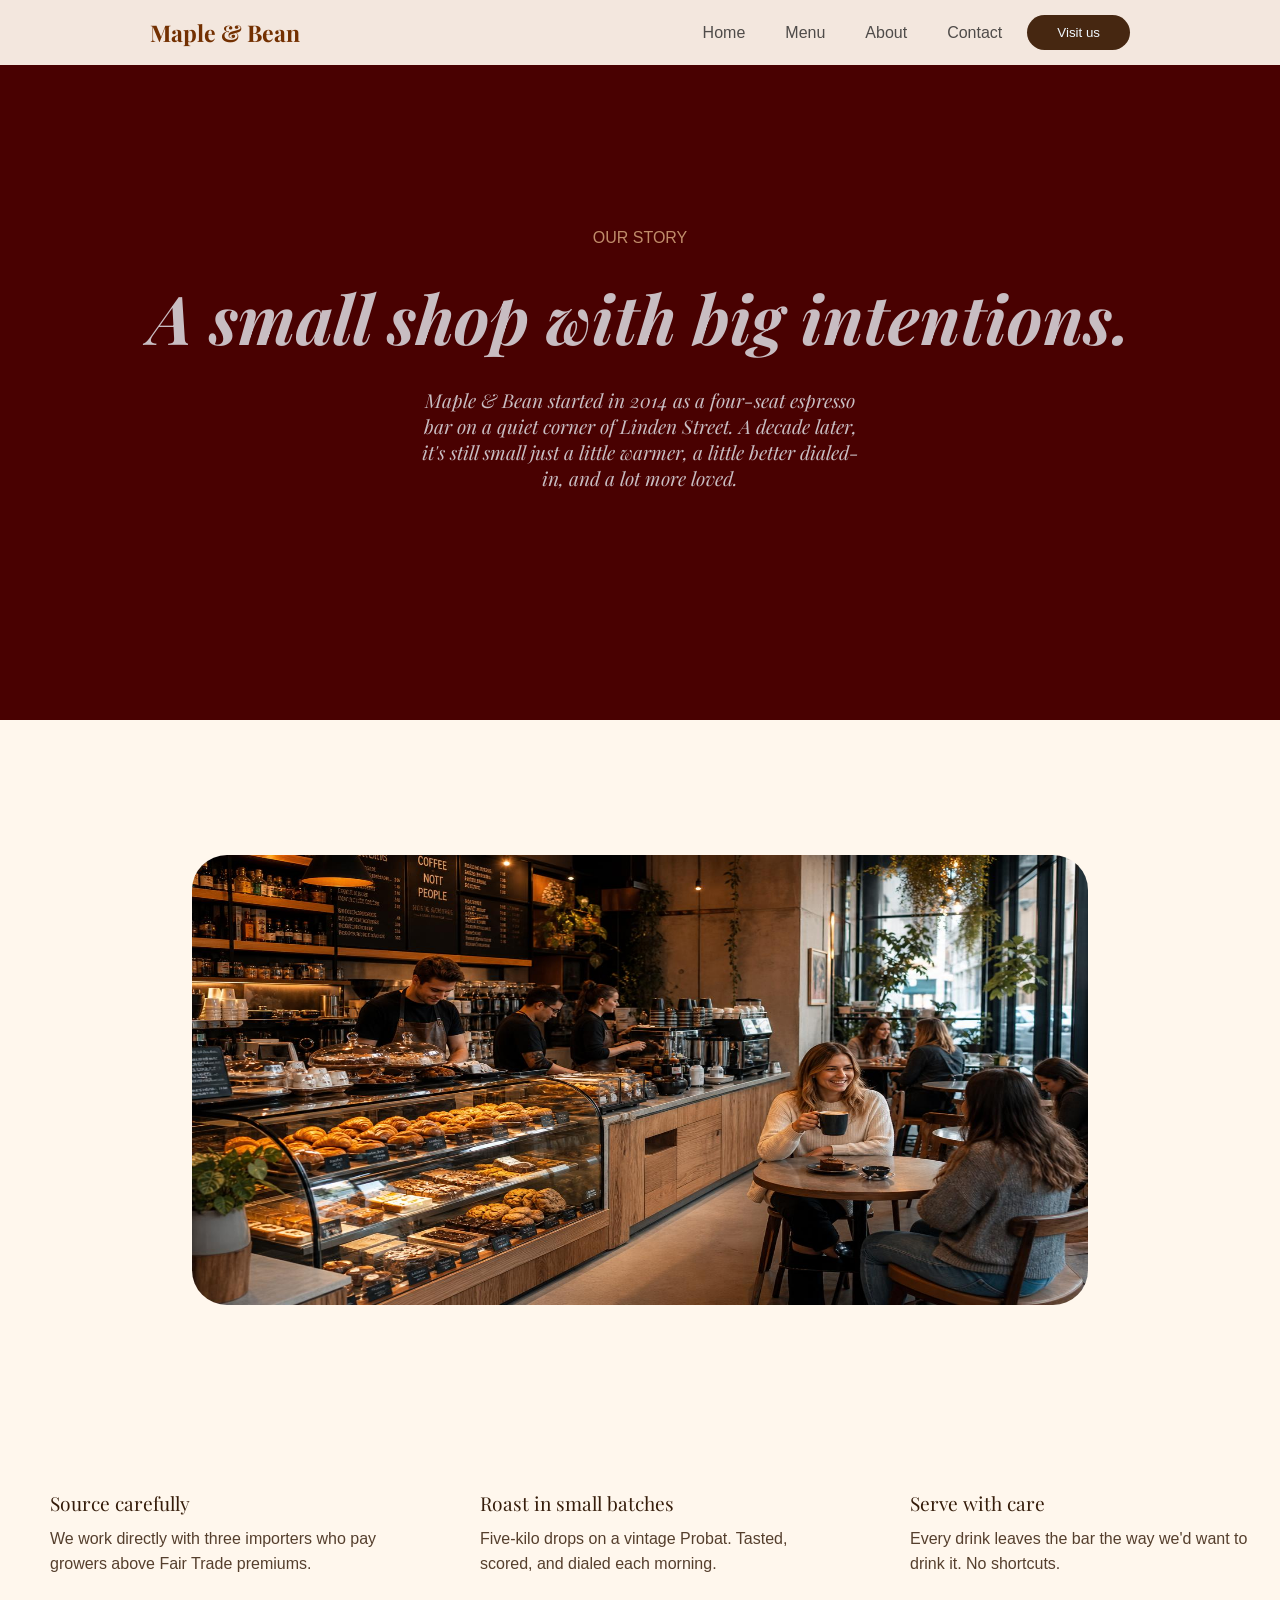
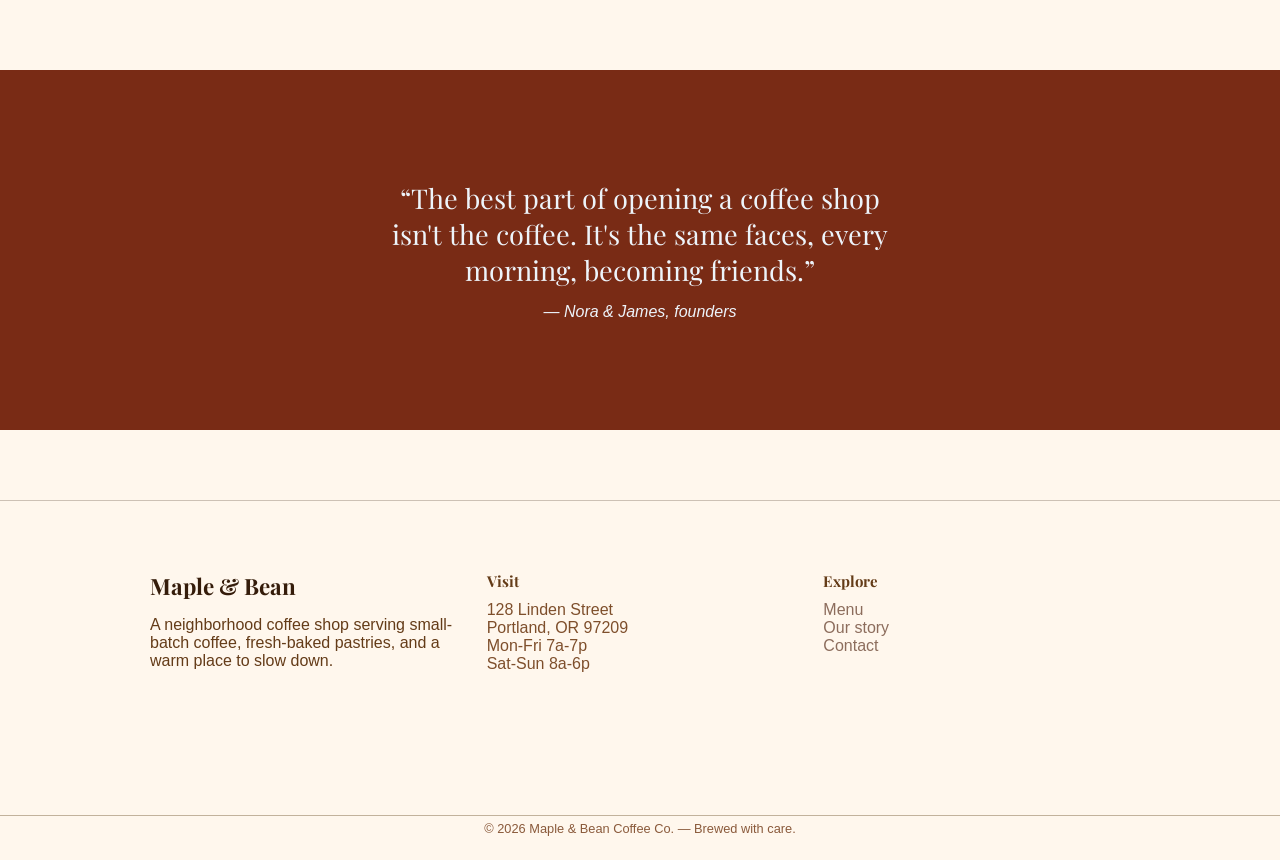
==== about.html @ 02400541 "add about page and fix things" ====
<!DOCTYPE html>
<html lang="en">

<head>
    <meta charset="UTF-8">
    <meta name="viewport" content="width=device-width, initial-scale=1.0">
    <title>Maple Cafe</title>
    <link rel="stylesheet" href="style.css">
</head>

<body>
    <nav class="navbar">
        <div class="logo">Maple & Bean</div>
        <div class="nav-content">
            <ul class="nav-links">
                <li><a href="index.html">Home</a></li>
                <li><a href="menu.html">Menu</a></li>
                <li><a href="about.html">About</a></li>
                <li><a href="#">Contact</a></li>
            </ul>
            <button class="visit-btn">Visit us</button>
        </div>
        <div class="hamburger">
            ☰
        </div>
    </nav>
    <main class="hero-menu-section">
        <div class="hero-menu-content">
            <span>OUR STORY</span>
            <h1 class="menu-hero-title">A small shop with big intentions.</h1>
            <p class="menu-hero-text">Maple & Bean started in 2014 as a four-seat espresso bar on a quiet corner of Linden Street. A decade later, it's still small just a little warmer, a little better dialed-in, and a lot more loved.</p>
        </div>
    </main>
    <div class="about-img-container">
        <img class="about-img" style="height:450px ; width: 70%;" src="coffee-shop-interior.jpg" alt="people in cafe">
    </div>
    <section class="features-grid">
        <div class="feature-item">
            <span>Source carefully</span>
            <p>We work directly with three importers who pay growers above Fair Trade premiums.</p>
        </div>
        <div class="feature-item">
            <span>Roast in small batches</span>
            <p>Five-kilo drops on a vintage Probat. Tasted, scored, and dialed each morning.</p>
        </div>
        <div class="feature-item">
            <span>Serve with care</span>
            <p>Every drink leaves the bar the way we'd want to drink it. No shortcuts.</p>
        </div>
    </section>
    <section class="qoute-section">
        <blockquote class="qoute-text">“The best part of opening a coffee shop isn't the coffee. It's the same faces, every morning, becoming friends.”</blockquote>
        <cite class="qoute-author">— Nora & James, founders</cite>
    </section>
    <footer class="footer-section">
        <div class="footer-column">
            <span>Maple & Bean</span>
            <p>A neighborhood coffee shop serving small-batch coffee, fresh-baked pastries, and a warm place to slow down.</p>
        </div>
        <div class="footer-column">
            <h3>Visit</h3>
            <ul>
                <li>128 Linden Street</li>
                <li>Portland, OR 97209</li>
                <li>Mon-Fri 7a-7p</li>
                <li>Sat-Sun 8a-6p</li>
            </ul>
        </div>
        <div class="footer-column">
            <h3>Explore</h3>
            <ul>
                <li>
                    <a href="menu.html" style="text-decoration: none;color: rgba(67, 21, 0, 0.611);">Menu</a></li>
                <li>
                    <a href="about.html" style="text-decoration: none;color: rgba(67, 21, 0, 0.611);">Our story</a></li>
                <li>
                    <a href="contact.html" style="text-decoration: none; color: rgba(67, 21, 0, 0.611);">Contact</a></li>

            </ul>
        </div>

    </footer>
    <section class="bottom-section">
        <p>© 2026 Maple & Bean Coffee Co. — Brewed with care.</p>
    </section>
    <script src="script.js"></script>
</body>

</html>
---- style.css ----
@import url('https://fonts.googleapis.com/css2?family=Cormorant+Garamond:wght@400;500;600;700&display=swap');
    @import url('https://fonts.googleapis.com/css2?family=Playfair+Display:ital,wght@0,400..900;1,400..900&display=swap');
    * {
        box-sizing: border-box;
        margin: 0;
        padding: 0;
        font-family: sans-serif;
    }
    
    body {
        overflow: scroll;
        background-color: rgb(255, 247, 237);
        font-family: "Cormorant Garamond";
        font-weight: 700;
    }
    
    .navbar {
        display: flex;
        justify-content: space-between;
        align-items: center;
        padding: 15px 150px;
        background-color: rgba(255, 247, 237, 0.938);
        position: fixed;
        top: 0;
        z-index: 10;
        width: 100%;
        font-weight: 100;
    }
    
    .nav-content {
        display: flex;
    }
    
    .nav-links {
        list-style: none;
        display: flex;
        align-items: center;
        gap: 2.5rem;
    }
    
    .nav-links a {
        text-decoration: none;
        color: rgba(52, 50, 49, 0.859);
    }
    
    .nav-links a:hover {
        cursor: pointer;
        color: rgb(70, 39, 17);
    }
    
    .visit-btn {
        border: none;
        background-color: rgb(70, 39, 17);
        color: aliceblue;
        padding: 10px 30px;
        margin-left: 25px;
        border-radius: 30px;
        transition: 0.3s;
    }
    
    .visit-btn:hover {
        opacity: 0.86;
        cursor: pointer;
    }
    
    .hamburger {
        display: none;
        font-weight: 1.8rem;
        cursor: pointer;
    }
    
    .logo {
        font-size: 23px;
        color: rgb(115, 48, 1);
        font-family: "Playfair Display", serif;
        font-optical-sizing: auto;
        font-weight: bold;
    }
    /*Her Section bombom*/
    
    .hero {
        position: relative;
        min-height: 80vh;
        background-image: url(coffee-shop-interior.jpg);
        background-repeat: no-repeat;
        background-position: center;
        background-size: cover;
        margin-top: 67px;
    }
    
    .hero-content {
        position: absolute;
        top: 15%;
        left: 10%;
        display: flex;
        flex-direction: column;
        justify-content: space-evenly;
        height: 400px;
        color: aliceblue;
    }
    
    .hero::before {
        content: "";
        position: absolute;
        background: black;
        inset: 0;
        opacity: 0.6;
    }
    
    .hero-subtitle {
        color: rgb(255, 160, 96);
        font-size: 1.2rem;
    }
    
    .hero-title {
        font-size: 3.3rem;
        font-family: "Playfair Display", serif;
        font-optical-sizing: auto;
    }
    
    .hero-description {
        display: inline;
        width: 470px;
    }
    
    .view-btn,
    .plan-btn {
        padding: 15px 25px;
        border-radius: 40px;
        border: none;
        cursor: pointer;
    }
    
    .view-btn {
        background-color: rgb(255, 160, 96);
        color: rgb(73, 30, 0);
    }
    
    .plan-btn {
        border: 1px solid rgba(128, 128, 128, 0.627);
        background-color: transparent;
        color: aliceblue;
    }
    
    .view-btn:hover,
    .plan-btn:hover {
        opacity: 0.85;
    }
    /*experience section lol*/
    
    .experience {
        height: 80vh;
        display: flex;
        flex-direction: column;
        padding: 150px 35px;
        background-color: rgb(255, 247, 237);
    }
    
    .cards-contanier {
        display: flex;
        justify-content: space-around;
    }
    
    .card {
        border: 1px solid rgba(115, 49, 1, 0.599);
        padding: 25px;
        position: relative;
        height: 180px;
        width: 375px;
        border-radius: 15px;
        padding-top: 100px;
        background-color: rgba(255, 255, 255, 0.458);
    }
    
    .card::after {
        content: "✦";
        position: absolute;
        display: flex;
        justify-content: center;
        align-items: center;
        font-size: 30px;
        color: rgb(73, 30, 0);
        width: 50px;
        height: 60px;
        background-color: rgb(255, 221, 176);
        top: 15%;
        left: 5%;
        right: 0;
        bottom: 0;
        border-radius: 50%;
    }
    
    .card-content {
        height: 100%;
        width: 80%;
    }
    
    .card-content h2 {
        color: rgb(73, 30, 0);
        font-family: "Playfair Display", serif;
        font-optical-sizing: auto;
    }
    
    .card span,
    .story-description {
        color: rgba(115, 49, 1, 0.788);
    }
    
    .story-section {
        padding: 0px 100px;
        margin-bottom: 155px;
    }
    
    .story-container {
        display: flex;
        flex-direction: row;
        align-items: center;
    }
    
    .story-content {
        display: flex;
        flex-direction: column;
        justify-content: center;
        gap: 15px;
        height: 400px;
        padding: 35px;
    }
    
    .latte-img {
        border-radius: 20px;
    }
    
    .story-label {
        color: rgb(200, 100, 29);
        font-family: "Playfair Display", serif;
        font-optical-sizing: auto;
    }
    
    .story-link a {
        display: inline-block;
        color: rgb(70, 39, 17);
        cursor: pointer;
        text-decoration: none;
        transition: transform 0.2s;
    }
    
    .story-title {
        color: rgb(53, 28, 10);
        font-family: "Playfair Display", serif;
        font-optical-sizing: auto;
        font-size: 3.2rem;
    }
    
    .story-link a:hover {
        transform: translateY(-5px);
    }
    /*CTA-section*/
    
    .cta-section {
        height: 60vh;
        background-color: rgb(255, 253, 240);
        display: flex;
        flex-direction: column;
        justify-content: center;
        align-items: center;
        gap: 15px;
    }
    
    .cta-title {
        color: rgb(53, 28, 10);
        font-family: "Playfair Display", serif;
        font-optical-sizing: auto;
    }
    
    .cta-text {
        color: rgba(53, 28, 10, 0.585);
    }
    
    .get-btn {
        border: none;
        background-color: rgb(71, 42, 22);
        padding: 15px 25px;
        border-radius: 20px;
        color: aliceblue;
        margin-top: 20px;
        font-weight: bold;
    }
    /*footer-section*/
    
    .footer-section {
        height: 35vh;
        display: grid;
        grid-template-columns: repeat(3, 1fr);
        padding: 70px 150px;
        gap: 30px;
        font-weight: 100;
        border-top: 1px solid rgba(53, 28, 10, 0.247);
    }
    
    .footer-column h3 {
        font-size: 15px;
        font-family: "Playfair Display", serif;
        font-optical-sizing: auto;
    }
    
    .footer-column span {
        font-size: 1.4rem;
        color: rgb(53, 28, 10);
        font-family: "Playfair Display", serif;
        font-optical-sizing: auto;
        font-weight: bold;
    }
    
    .footer-column p,
    .footer-column h3 {
        color: rgba(83, 39, 0, 0.9);
    }
    
    .footer-column p {
        margin-top: 15px;
    }
    
    .footer-column h3 {
        margin-bottom: 10px;
    }
    
    .footer-column ul li {
        color: rgba(98, 41, 0, 0.821);
        list-style: none;
    }
    
    .bottom-section {
        color: rgba(99, 38, 0, 0.751);
        height: 5vh;
        border-top: 1px solid rgba(77, 44, 1, 0.341);
        font-weight: 100;
        text-align: center;
        padding: 5px;
        font-size: 0.8rem;
    }
    
    .hero-menu-section {
        height: 80vh;
        background-color: rgb(73, 1, 1);
        display: flex;
        flex-direction: column;
        justify-content: center;
        align-items: center;
        color: rgba(240, 248, 255, 0.76);
    }
    
    .hero-menu-content {
        text-align: center;
        display: flex;
        flex-direction: column;
        gap: 25px;
        font-weight: 100;
        font-family: "Playfair Display", serif;
        font-optical-sizing: auto;
        align-items: center;
    }
    
    .hero-menu-content span {
        color: rgba(253, 214, 162, 0.653);
    }
    
    .menu-hero-title {
        font-family: "Playfair Display", serif;
        font-optical-sizing: auto;
        font-weight: bold;
        font-size: 4.2rem;
        font-style: italic;
    }
    
    .menu-hero-text {
        font-size: 1.2rem;
        font-style: italic;
        font-family: "Playfair Display", serif;
        font-optical-sizing: auto;
        width: 450px;
    }
    
    .menu-section {
        display: flex;
        justify-content: center;
        align-items: center;
        padding: 55px;
        gap: 80px;
    }
    
    .menu-section-label {
        font-weight: 100;
        color: rgb(252, 161, 101);
        font-size: 0.7rem;
    }
    
    .underline {
        border-bottom: 1.8px solid rgb(255, 162, 100);
        font-family: "Playfair Display", serif;
        font-optical-sizing: auto;
    }
    
    .menu-section-title {
        display: inline;
        font-size: 2.8rem;
        font-family: "Playfair Display", serif;
        font-optical-sizing: auto;
        font-weight: 100;
    }
    
    .menu-section-items {
        width: 700px;
        height: 300px;
        margin-top: 25px;
    }
    
    .menu-item-name,
    .manu-item-price {
        display: inline;
        font-family: "Playfair Display", serif;
        font-optical-sizing: auto;
        font-weight: 100;
        margin-bottom: 10px;
        margin-top: 12px;
        font-size: 0.9rem;
    }
    
    .menu-item-top {
        border-bottom: 1px solid rgba(136, 55, 1, 0.427);
        display: flex;
        justify-content: space-between;
        margin-bottom: 10px;
    }
    
    .menu-item-desc {
        font-weight: 100;
        font-size: 0.6rem;
        color: rgba(72, 30, 0, 0.559);
    }
    
    .drinks-section {
        height: 55vh;
        padding: 370px 10px;
        display: flex;
        justify-content: center;
        align-items: center;
    }
    
    .drinks-category-container {
        border: 1px solid rgb(230, 213, 201);
        background-color: rgb(255, 250, 247);
        padding: 25px;
        width: 50%;
        height: 400px;
        text-align: center;
        display: flex;
        flex-direction: column;
        justify-content: center;
        align-items: center;
        gap: 10px;
        border-radius: 15px;
    }
    
    .drinks-category-container span {
        color: rgb(252, 161, 101);
        font-size: 0.7rem;
    }
    
    .drinks-category-container h1 {
        font-size: 2.7rem;
        font-family: "Playfair Display", serif;
        font-optical-sizing: auto;
        font-style: italic;
    }
    
    .drinks-grid {
        display: grid;
        grid-template-columns: repeat(2, 1fr);
        gap: 30px 60px;
    }
    
    .drinks-category-container span {
        font-weight: 100;
    }
    
    .menu-category-content h3 {
        display: inline;
        font-weight: 100;
    }
    
    .drinks-category {
        display: flex;
        flex-direction: column;
        gap: 8px;
        font-size: 0.8rem;
        width: 300px;
        text-align: left;
    }
    
    .drinks-category p {
        font-weight: 100;
        color: rgba(53, 28, 10, 0.674);
    }
    
    .menu-category-content {
        display: flex;
        justify-content: space-between;
        align-items: center;
        border-bottom: 1px solid rgb(200, 100, 29);
        color: rgb(53, 28, 10);
        padding: 3px;
    }
    
    .about-img-container {
        height: 80vh;
        display: flex;
        justify-content: center;
        align-items: center;
    }
    
    .about-img {
        border-radius: 35px;
    }
    
    .features-grid {
        display: grid;
        grid-template-columns: repeat(3, 1fr);
        height: 20vh;
        font-weight: 100;
        padding: 50px;
        margin-bottom: 50px;
        gap: 80px;
    }
    
    .feature-item span {
        color: rgb(53, 28, 10);
        font-family: "Playfair Display", serif;
        font-optical-sizing: auto;
        font-size: 1.2rem;
    }
    
    .feature-item p {
        color: rgba(53, 28, 10, 0.842);
        width: 350px;
        margin-top: 10px;
        line-height: 25px;
    }
    
    .qoute-section {
        height: 40vh;
        background-color: rgb(121, 43, 21);
        display: flex;
        flex-direction: column;
        justify-content: center;
        align-items: center;
        color: rgba(240, 248, 255, 0.979);
        font-weight: 100;
        text-align: center;
        gap: 15px;
        margin-bottom: 70px;
    }
    
    .qoute-text {
        font-size: 1.7rem;
        width: 40%;
        font-family: "Playfair Display", serif;
        font-optical-sizing: auto;
    }
    
    @media (max-width: 768px) {
        .navbar {
            padding: 15px 30px;
        }
        .nav-content {
            display: none;
            position: absolute;
            top: 100%;
            right: 0px;
            background-color: rgba(255, 251, 238, 0.668);
            padding: 20px;
        }
        .logo {
            font-size: 15px;
        }
        .hamburger {
            display: inline;
            color: rgb(115, 48, 1);
        }
        .visit-btn {
            margin: 15px 0 0;
        }
        .nav-content.active {
            display: flex;
            flex-direction: column;
            z-index: 1;
        }
        .nav-links {
            flex-direction: column;
            gap: 1rem;
        }
        .hamburger.active {
            display: none;
        }
        .hero-content,
        .hero-description {
            width: 300px;
        }
        .experience {
            padding: 50px 25px;
            height: 50vh;
        }
        .cards-contanier {
            flex-direction: column;
            gap: 15px;
        }
        .card {
            padding: 25px;
            height: 100px;
            width: 350px;
            padding-top: 20px;
            padding-left: 80px;
        }
        .card-content {
            font-size: 0.7rem;
        }
        .card::after {
            font-size: 15px;
            color: rgb(73, 30, 0);
            width: 40px;
            height: 40px;
            background-color: rgb(255, 221, 176);
            top: 25%;
            left: 5%;
        }
        .story-title {
            font-size: 1.2rem;
        }
        .story-section {
            padding: 0px 10px;
            margin-bottom: 20px;
        }
        .story-container {
            flex-direction: column;
        }
        .story-content {
            flex-direction: column;
            padding: 5px;
        }
        .latte-img {
            width: 350px;
            height: 300px;
        }
        .cta-text {
            text-align: center;
            color: rgba(53, 28, 10, 0.826);
            font-weight: 100;
            width: 350px;
        }
        .footer-section {
            grid-template-columns: 1fr;
            padding: 10px;
            gap: 10px;
            font-size: 0.8rem;
        }
        .bottom-section {
            height: 8vh;
            margin-top: 35px;
        }
        .menu-section {
            display: flex;
            flex-direction: column;
            padding: 5px;
            gap: 10px;
            height: 850px;
        }
        .menu-section-items {
            width: 700px;
            height: 400px;
            margin-top: 2px;
        }
        .menu-section-label {
            font-size: 0.4rem;
        }
        .menu-section-title {
            font-size: 1.8rem;
        }
        .menu-section-items {
            width: 350px;
            margin-top: 15px;
        }
        .drink-img {
            height: 220px;
            width: 215px;
        }
        .drinks-section {
            height: 20vh;
            padding: 300px 10px 300px 10px;
            justify-content: space-around;
            align-items: safe;
        }
        .drinks-category-container {
            padding: 5px;
            width: 100%;
            height: 370px;
        }
        .drinks-category-container h1 {
            font-size: 2.5rem;
        }
        .drinks-grid {
            gap: 10px 20px;
        }
        .drinks-category {
            gap: 5px;
            font-size: 0.7rem;
            width: 180px;
        }
        .drinks-category p {
            font-size: 0.7rem;
        }
        .hero-menu-content {
            gap: 25px;
        }
        .menu-hero-title {
            font-size: 3rem;
        }
        .menu-hero-text {
            font-size: 1.2rem;
            width: 300px;
        }
    }
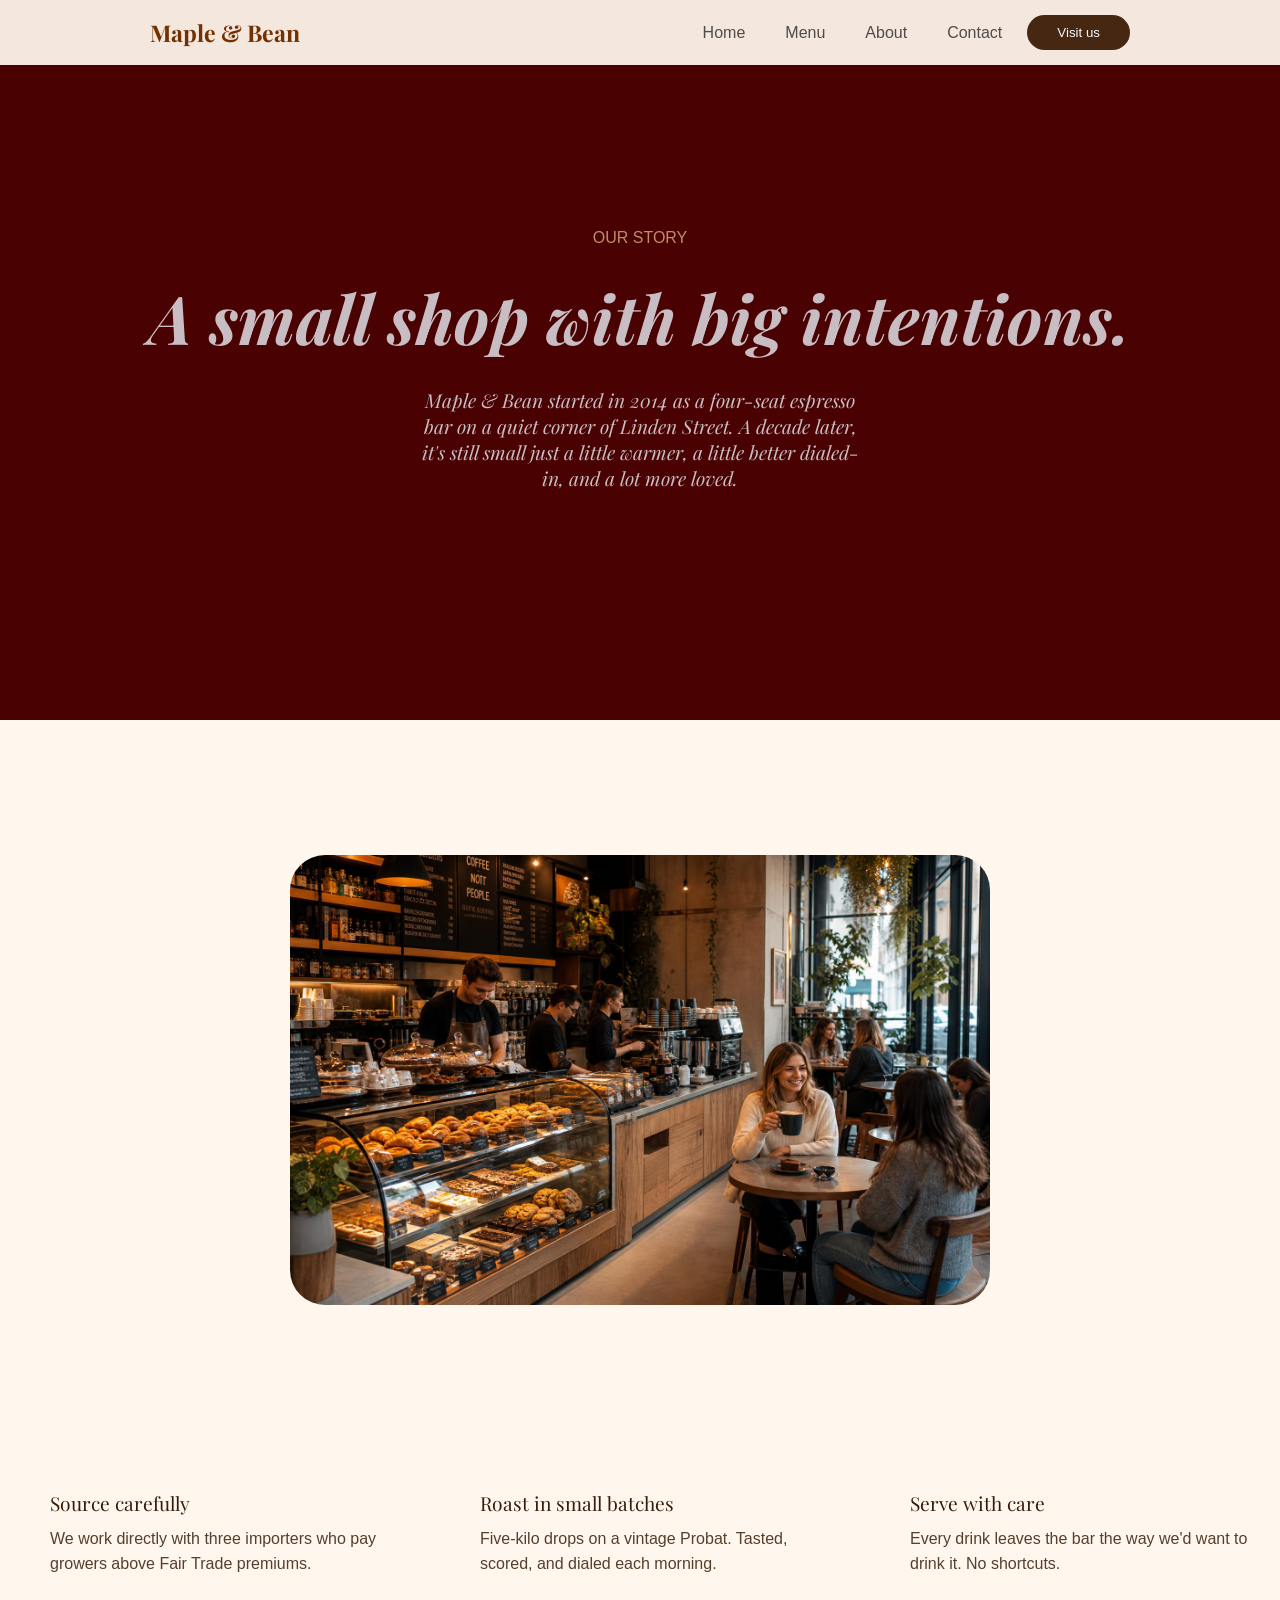
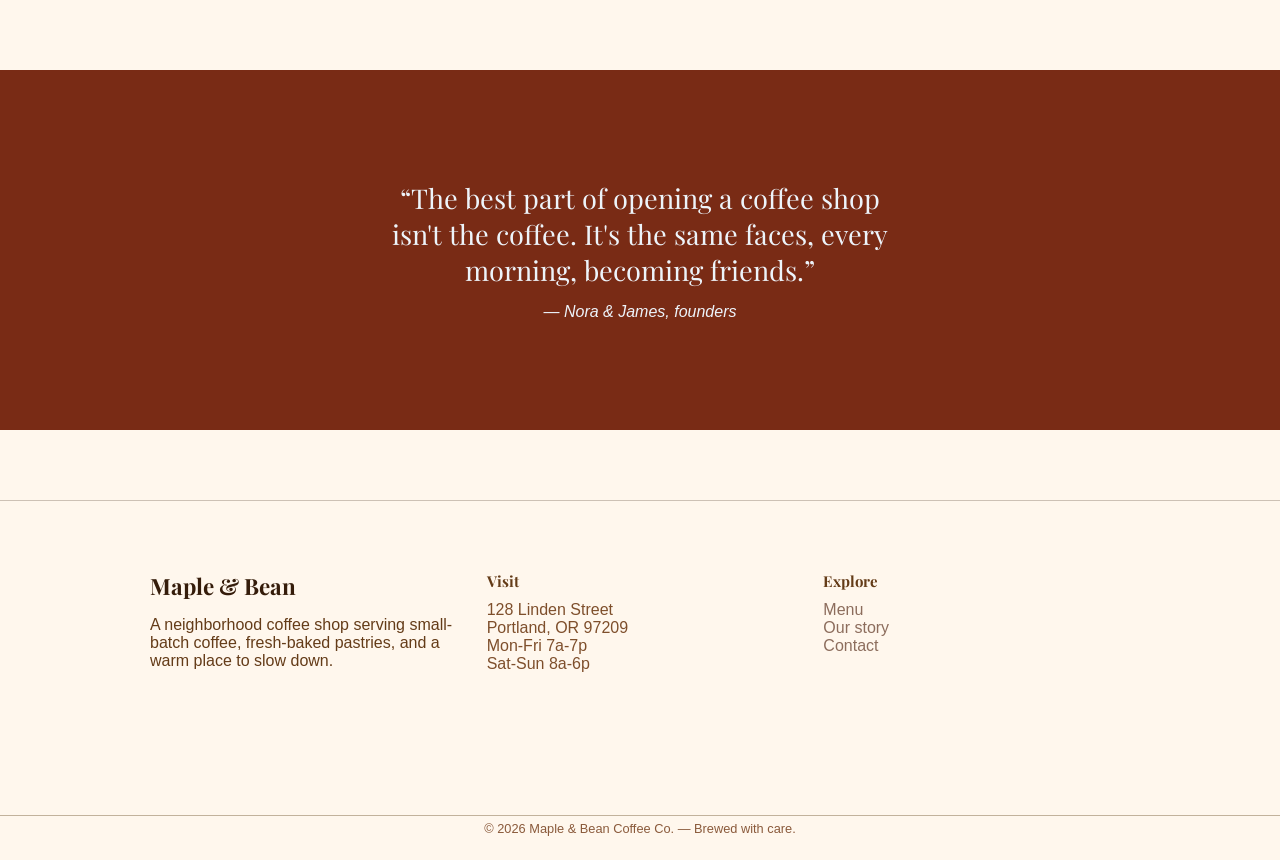
==== commit 93a48bfa: "fix things" ====
--- a/about.html
+++ b/about.html
@@ -16,9 +16,9 @@
                 <li><a href="index.html">Home</a></li>
                 <li><a href="menu.html">Menu</a></li>
                 <li><a href="about.html">About</a></li>
-                <li><a href="#">Contact</a></li>
+                <li><a href="contact.html">Contact</a></li>
             </ul>
-            <button class="visit-btn">Visit us</button>
+            <button class="visit-btn"><a href="contact.html" style="text-decoration: none; color: aliceblue;">Visit us</a></button>
         </div>
         <div class="hamburger">
             ☰
@@ -32,7 +32,7 @@
         </div>
     </main>
     <div class="about-img-container">
-        <img class="about-img" style="height:450px ; width: 70%;" src="coffee-shop-interior.jpg" alt="people in cafe">
+        <img class="about-img" style="height:450px ; width: 700px;" src="images/coffee-shop-interior.jpg" alt="people in cafe">
     </div>
     <section class="features-grid">
         <div class="feature-item">
--- a/style.css
+++ b/style.css
@@ -81,7 +81,7 @@
     .hero {
         position: relative;
         min-height: 80vh;
-        background-image: url(coffee-shop-interior.jpg);
+        background-image: url(images/coffee-shop-interior.jpg);
         background-repeat: no-repeat;
         background-position: center;
         background-size: cover;
@@ -132,7 +132,7 @@
     }
     
     .view-btn {
-        background-color: rgb(255, 160, 96);
+        background-color: rgb(215, 142, 94);
         color: rgb(73, 30, 0);
     }
     
@@ -380,6 +380,11 @@
         width: 450px;
     }
     
+    .hero-buttons {
+        display: flex;
+        width: 70%;
+    }
+    
     .menu-section {
         display: flex;
         justify-content: center;
@@ -567,7 +572,104 @@
         font-optical-sizing: auto;
     }
     
-    @media (max-width: 768px) {
+    .contact-section {
+        height: 70vh;
+        display: flex;
+        align-items: center;
+        justify-content: space-around;
+        font-weight: 100;
+        color: rgba(115, 49, 1, 0.764);
+    }
+    
+    .grid-contact {
+        display: grid;
+        grid-template-rows: repeat(1, 1fr);
+        row-gap: 35px;
+        font-size: 0.9rem;
+    }
+    
+    .contact-row h3 {
+        color: rgb(115, 48, 1);
+        font-family: "Playfair Display", serif;
+        font-optical-sizing: auto;
+        font-size: 1.2rem;
+        padding: 5px;
+    }
+    
+    .contact-row-content {
+        padding: 5px;
+        display: flex;
+        justify-content: space-between;
+        width: 455px;
+    }
+    
+    .contact-form {
+        background-color: rgba(255, 241, 218, 0.97);
+        width: 35%;
+        height: 70%;
+        border-radius: 20px;
+        padding: 15px;
+    }
+    
+    .from-group {
+        display: flex;
+        flex-direction: column;
+        justify-content: center;
+        padding: 5px;
+        font-size: 0.9rem;
+        height: 100px;
+    }
+    
+    .contact-form-fields {
+        display: flex;
+        flex-direction: column;
+        height: 300px;
+    }
+    
+    .send-btn {
+        border: none;
+        color: aliceblue;
+        background-color: rgb(99, 38, 0);
+        padding: 15px 25px;
+        border-radius: 25px;
+        transition: 0.4s;
+        cursor: pointer;
+        width: 40%;
+    }
+    
+    .send-btn:hover {
+        opacity: 0.9;
+    }
+    
+    .from-group input,
+    .from-group textarea {
+        width: 50%;
+        border: 1px solid rgba(72, 30, 0, 0.19);
+        border-radius: 3px;
+        background-color: rgba(109, 62, 0, 0.127);
+    }
+    
+    .from-group textarea {
+        width: 55%;
+    }
+    
+    .contact-form h2 {
+        font-size: 1.4rem;
+        font-family: "Playfair Display", serif;
+        font-optical-sizing: auto;
+    }
+    
+    .contact-form span {
+        font-size: 0.8rem;
+    }
+    
+    .from-group input:focus,
+    .from-group textarea:focus {
+        border-color: rgba(65, 27, 0, 0.315);
+        outline: none;
+    }
+    
+    @media (max-width: 767px) {
         .navbar {
             padding: 15px 30px;
         }
@@ -605,18 +707,25 @@
         .hero-description {
             width: 300px;
         }
+        .hero-buttons {
+            width: 70%;
+            flex-direction: column;
+            padding: 15px 5px;
+            gap: 5px;
+        }
         .experience {
-            padding: 50px 25px;
-            height: 50vh;
+            padding: 70px 5px;
+            height: 65vh;
         }
         .cards-contanier {
             flex-direction: column;
+            align-items: center;
             gap: 15px;
         }
         .card {
             padding: 25px;
             height: 100px;
-            width: 350px;
+            width: 320px;
             padding-top: 20px;
             padding-left: 80px;
         }
@@ -712,7 +821,7 @@
         .drinks-category {
             gap: 5px;
             font-size: 0.7rem;
-            width: 180px;
+            width: 155px;
         }
         .drinks-category p {
             font-size: 0.7rem;
@@ -727,4 +836,315 @@
             font-size: 1.2rem;
             width: 300px;
         }
+        /*/////////////////////////////////*/
+        .about-img-container {
+            height: 0vh;
+        }
+        .about-img {
+            display: none;
+        }
+        .features-grid {
+            display: grid;
+            grid-template-columns: repeat(1, 1fr);
+            min-height: 80vh;
+            font-weight: 100;
+            padding: 5px;
+            gap: 20px;
+        }
+        .feature-item {
+            padding: 5px;
+            text-align: center;
+            border: 1px solid rgba(115, 49, 1, 0.492);
+            border-radius: 15px;
+            height: 15vh;
+        }
+        .feature-item span {
+            color: rgb(53, 28, 10);
+            font-family: "Playfair Display", serif;
+            font-optical-sizing: auto;
+            font-size: 1.2rem;
+        }
+        .feature-item p {
+            color: rgba(53, 28, 10, 0.842);
+            width: 350px;
+            margin-top: 10px;
+            line-height: 25px;
+        }
+        .qoute-section {
+            height: 50vh;
+            background-color: rgb(121, 43, 21);
+            display: flex;
+            flex-direction: column;
+            justify-content: center;
+            align-items: center;
+            color: rgba(240, 248, 255, 0.979);
+            font-weight: 100;
+            text-align: center;
+            gap: 15px;
+            margin-bottom: 70px;
+            font-size: 0.7rem;
+        }
+        .qoute-text {
+            font-size: 1.7rem;
+            width: 80%;
+            font-family: "Playfair Display", serif;
+            font-optical-sizing: auto;
+        }
+        /*/////////////////////*/
+        .contact-section {
+            height: 120vh;
+            flex-direction: column;
+            justify-content: safe;
+            align-items: baseline;
+            padding: 15px;
+        }
+        .grid-contact {
+            display: grid;
+            grid-template-rows: repeat(3, 1fr);
+            row-gap: 0px;
+            height: 355px;
+        }
+        .contact-row-content {
+            padding: 5px;
+            display: flex;
+            flex-direction: column;
+            justify-content: space-around;
+            width: 155px;
+        }
+        .contact-form {
+            background-color: rgba(255, 241, 218, 0.97);
+            width: 90%;
+            height: 50%;
+            border-radius: 20px;
+            padding: 15px;
+        }
+        .send-btn {
+            padding: 10px 25px;
+            width: 50%;
+        }
+    }
+    
+    @media (min-width: 768px) and (max-width: 1024px) {
+        .navbar {
+            padding: 15px 30px;
+        }
+        .nav-content {
+            display: none;
+            position: absolute;
+            top: 100%;
+            right: 0px;
+            background-color: rgba(255, 251, 238, 0.668);
+            padding: 40px 70px;
+            height: 40vh;
+            border-radius: 15px;
+        }
+        .hamburger {
+            display: inline;
+            color: rgb(115, 48, 1);
+        }
+        .nav-content.active {
+            display: flex;
+            flex-direction: column;
+            z-index: 1;
+        }
+        .nav-links {
+            flex-direction: column;
+            gap: 55px;
+        }
+        .hamburger.active {
+            display: none;
+        }
+        .hero-content,
+        .hero-description {
+            width: 400px;
+        }
+        .logo {
+            font-size: 1.7rem;
+        }
+        .hero-description {
+            font-weight: 100;
+        }
+        .hero-buttons {
+            width: 100%;
+            flex-direction: row;
+        }
+        .experience {
+            padding: 70px 5px;
+            height: 65vh;
+        }
+        .card {
+            width: 640px;
+            padding-top: 25px;
+            padding-left: 120px;
+        }
+        .card-content {
+            font-size: 1.1rem;
+        }
+        .card-content span {
+            font-weight: 100;
+        }
+        .card::after {
+            font-size: 35px;
+            width: 70px;
+            height: 60px;
+            background-color: rgba(246, 209, 162, 0.892);
+            top: 20%;
+        }
+        .cards-contanier {
+            flex-direction: column;
+            align-items: center;
+            gap: 15px;
+        }
+        .latte-img {
+            width: 650px;
+            height: 420px;
+        }
+        .story-title {
+            font-size: 1.9rem;
+        }
+        .story-section {
+            padding: 45px 10px;
+            margin-bottom: 0px;
+        }
+        .story-container {
+            padding: 40px 10px;
+        }
+        .cta-section {
+            height: 45vh;
+        }
+        .cta-text {
+            text-align: center;
+            color: rgba(53, 28, 10, 0.826);
+            font-weight: 100;
+            width: 650px;
+            font-size: 1.5rem;
+            background-color: rgba(44, 20, 0, 0.042);
+        }
+        .footer-section {
+            grid-template-rows: 1fr;
+            padding: 15px;
+            gap: 20px;
+            font-size: 1rem;
+            height: 20vh;
+        }
+        .bottom-section {
+            height: 8vh;
+            margin-top: 25px;
+        }
+        /**/
+        .menu-section {
+            gap: 30px;
+            height: 740px;
+        }
+        .menu-section-items {
+            height: 400px;
+            margin-top: 2px;
+            width: 440px;
+            margin-top: 15px;
+        }
+        .menu-section-label {
+            font-size: 1rem;
+        }
+        .menu-section-title {
+            font-size: 2.8rem;
+        }
+        .drink-img {
+            height: 320px;
+            width: 265px;
+        }
+        .drinks-section {
+            padding: 230px 10px;
+        }
+        .drinks-category-container {
+            width: 100%;
+            height: 370px;
+        }
+        .drinks-category-container h1 {
+            font-size: 2.8rem;
+        }
+        /*/////////////////////////////////*/
+        /**/
+        .features-grid {
+            min-height: 50vh;
+            font-weight: 100;
+            padding: 5px;
+            display: flex;
+            flex-direction: column;
+            justify-content: center;
+            align-items: center;
+        }
+        .feature-item {
+            padding: 5px;
+            text-align: center;
+            border: 1px solid rgba(115, 49, 1, 0.492);
+            border-radius: 15px;
+            height: 12vh;
+            width: 70%;
+        }
+        .feature-item span {
+            color: rgb(53, 28, 10);
+            font-family: "Playfair Display", serif;
+            font-optical-sizing: auto;
+            font-size: 1.8rem;
+            font-weight: bold;
+        }
+        .feature-item p {
+            color: rgba(53, 28, 10, 0.842);
+            width: 100%;
+            margin-top: 10px;
+            line-height: 25px;
+            text-align: center;
+        }
+        .qoute-section {
+            height: 50vh;
+            background-color: rgb(121, 43, 21);
+            display: flex;
+            flex-direction: column;
+            justify-content: center;
+            align-items: center;
+            color: rgba(240, 248, 255, 0.979);
+            font-weight: 100;
+            text-align: center;
+            gap: 15px;
+            margin-bottom: 70px;
+            font-size: 0.7rem;
+        }
+        .qoute-text {
+            font-size: 1.9rem;
+            width: 80%;
+            font-family: "Playfair Display", serif;
+            font-optical-sizing: auto;
+        }
+        /*/////////////////////*/
+        .contact-section {
+            height: 120vh;
+            flex-direction: column;
+            justify-content: safe;
+            align-items: baseline;
+            padding: 15px;
+        }
+        .grid-contact {
+            display: grid;
+            grid-template-rows: repeat(3, 1fr);
+            row-gap: 0px;
+            height: 355px;
+        }
+        .contact-row-content {
+            padding: 5px;
+            display: flex;
+            flex-direction: column;
+            justify-content: space-around;
+            width: 155px;
+        }
+        .contact-form {
+            background-color: rgba(255, 241, 218, 0.97);
+            width: 90%;
+            height: 50%;
+            border-radius: 20px;
+            padding: 15px;
+        }
+        .send-btn {
+            padding: 10px 25px;
+            width: 50%;
+        }
     }
